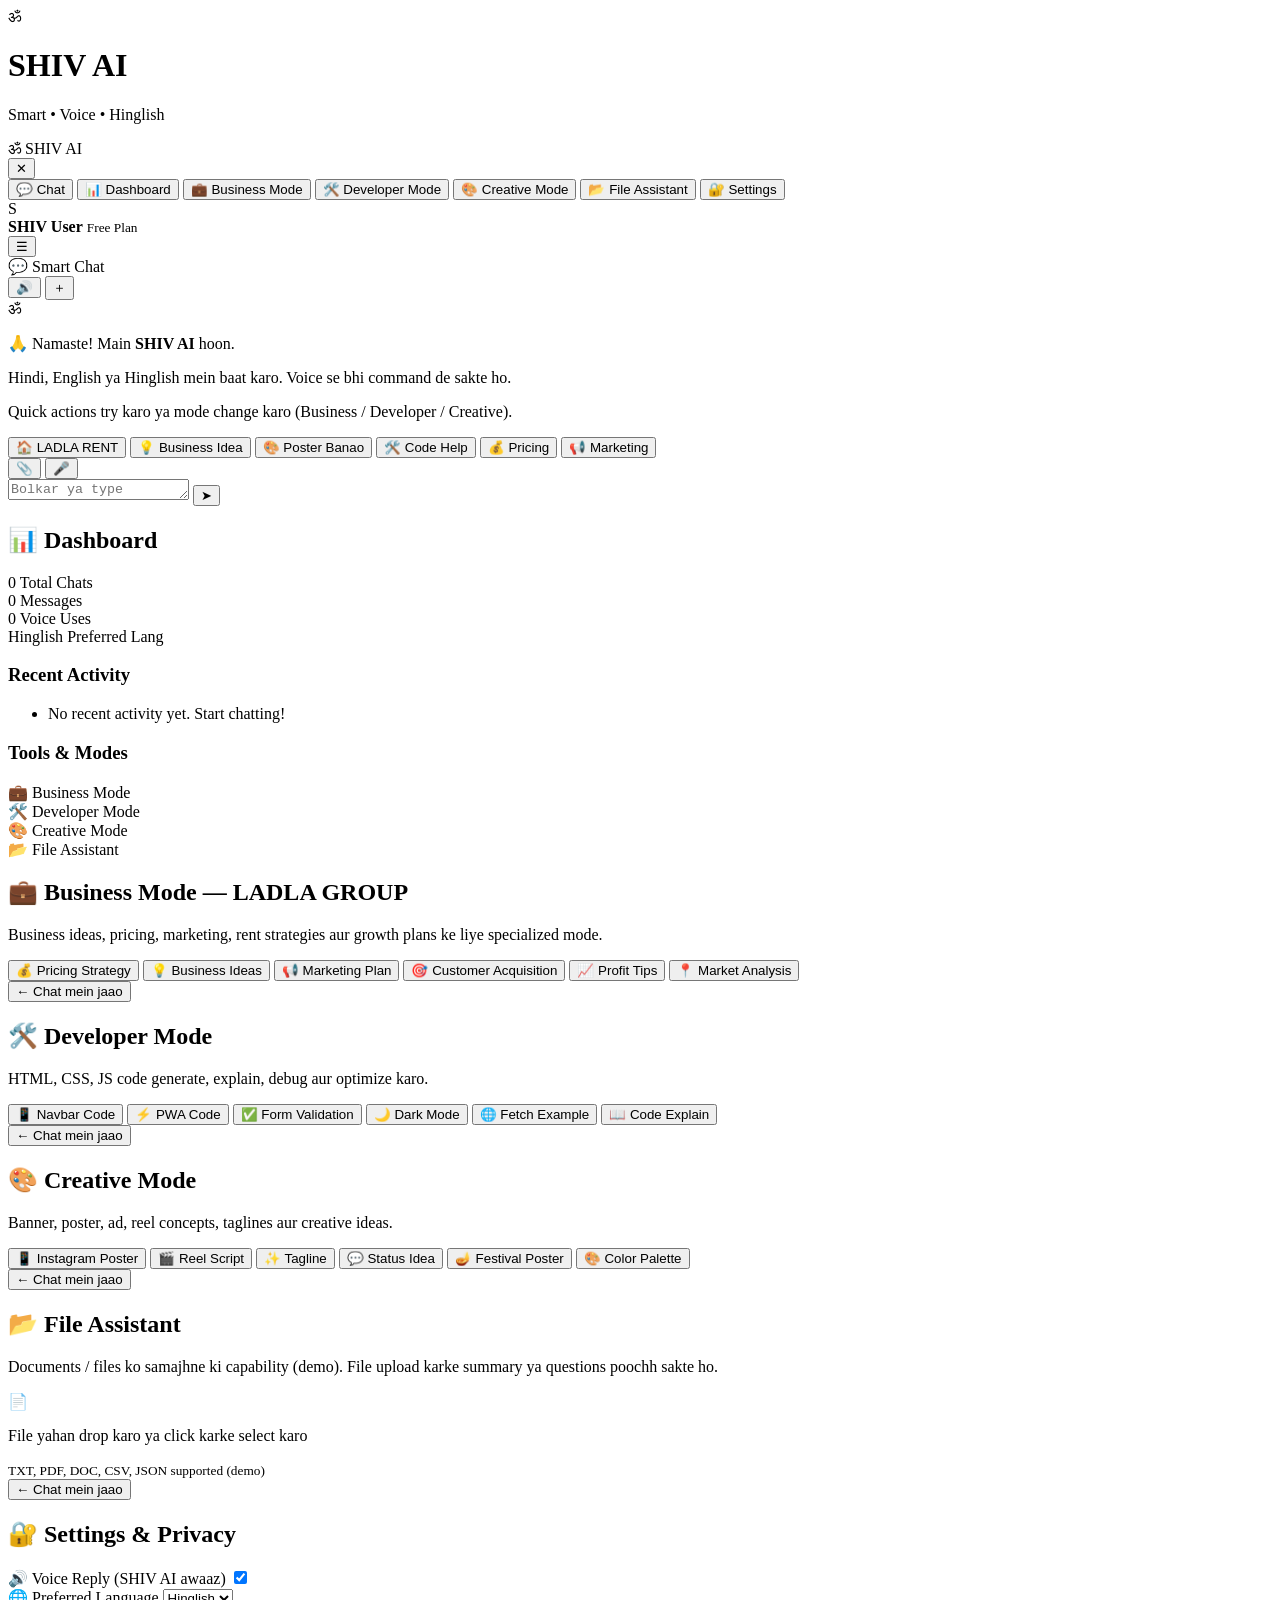
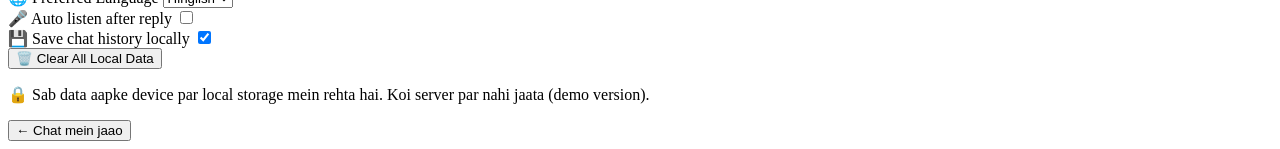
==== index.html @ e983672e "Add files via upload" ====
<!DOCTYPE html>
<html lang="hi">
<head>
  <meta charset="UTF-8" />
  <meta name="viewport" content="width=device-width, initial-scale=1.0, maximum-scale=1.0, user-scalable=no, viewport-fit=cover" />
  <meta name="theme-color" content="#0f172a" />
  <meta name="description" content="SHIV AI — Smart Hindi + English + Hinglish AI Chat with Voice, Business Mode & more" />
  <meta name="apple-mobile-web-app-capable" content="yes" />
  <meta name="apple-mobile-web-app-status-bar-style" content="black-translucent" />
  <meta name="apple-mobile-web-app-title" content="SHIV AI" />
  <link rel="manifest" href="manifest.json" />
  <link rel="icon" type="image/svg+xml" href="icons/icon.svg" />
  <link rel="apple-touch-icon" href="icons/icon-192.png" />
  <title>SHIV AI — Smart Chat</title>
  <link rel="stylesheet" href="css/style.css" />
  <link rel="preconnect" href="https://fonts.googleapis.com" />
  <link rel="preconnect" href="https://fonts.gstatic.com" crossorigin />
  <link href="https://fonts.googleapis.com/css2?family=Inter:wght@400;500;600;700&family=Noto+Sans+Devanagari:wght@400;500;600;700&display=swap" rel="stylesheet" />
</head>
<body>
  <!-- Splash / Loading -->
  <div id="splash" class="splash">
    <div class="splash-logo">
      <div class="om-symbol">ॐ</div>
      <h1>SHIV AI</h1>
      <p>Smart • Voice • Hinglish</p>
    </div>
  </div>

  <!-- App Shell -->
  <div id="app" class="app hidden">
    <!-- Sidebar (Desktop) / Drawer (Mobile) -->
    <aside id="sidebar" class="sidebar">
      <div class="sidebar-header">
        <div class="logo">
          <span class="om">ॐ</span>
          <span class="logo-text">SHIV AI</span>
        </div>
        <button id="close-sidebar" class="icon-btn mobile-only" aria-label="Close menu">✕</button>
      </div>

      <nav class="sidebar-nav">
        <button class="nav-item active" data-view="chat">
          <span class="nav-icon">💬</span>
          <span>Chat</span>
        </button>
        <button class="nav-item" data-view="dashboard">
          <span class="nav-icon">📊</span>
          <span>Dashboard</span>
        </button>
        <button class="nav-item" data-view="business">
          <span class="nav-icon">💼</span>
          <span>Business Mode</span>
        </button>
        <button class="nav-item" data-view="developer">
          <span class="nav-icon">🛠️</span>
          <span>Developer Mode</span>
        </button>
        <button class="nav-item" data-view="creative">
          <span class="nav-icon">🎨</span>
          <span>Creative Mode</span>
        </button>
        <button class="nav-item" data-view="files">
          <span class="nav-icon">📂</span>
          <span>File Assistant</span>
        </button>
        <button class="nav-item" data-view="settings">
          <span class="nav-icon">🔐</span>
          <span>Settings</span>
        </button>
      </nav>

      <div class="sidebar-footer">
        <div class="user-chip">
          <div class="avatar">S</div>
          <div class="user-info">
            <strong>SHIV User</strong>
            <small>Free Plan</small>
          </div>
        </div>
      </div>
    </aside>

    <!-- Main Content -->
    <main class="main">
      <!-- Top Bar -->
      <header class="topbar">
        <button id="menu-btn" class="icon-btn mobile-only" aria-label="Menu">☰</button>
        <div class="topbar-title">
          <span id="current-mode">💬 Smart Chat</span>
        </div>
        <div class="topbar-actions">
          <button id="voice-toggle" class="icon-btn" title="Voice Reply ON/OFF" aria-label="Toggle voice reply">
            🔊
          </button>
          <button id="new-chat" class="icon-btn" title="New Chat" aria-label="New chat">
            ＋
          </button>
        </div>
      </header>

      <!-- Views Container -->
      <div class="views">
        <!-- CHAT VIEW -->
        <section id="view-chat" class="view active">
          <div id="chat-messages" class="chat-messages">
            <div class="message ai">
              <div class="avatar om-avatar">ॐ</div>
              <div class="bubble">
                <p>🙏 Namaste! Main <strong>SHIV AI</strong> hoon.</p>
                <p>Hindi, English ya Hinglish mein baat karo. Voice se bhi command de sakte ho.</p>
                <p>Quick actions try karo ya mode change karo (Business / Developer / Creative).</p>
              </div>
            </div>
          </div>

          <!-- Quick Actions -->
          <div class="quick-actions" id="quick-actions">
            <button class="qa-btn" data-prompt="LADLA RENT kholo">🏠 LADLA RENT</button>
            <button class="qa-btn" data-prompt="business idea do">💡 Business Idea</button>
            <button class="qa-btn" data-prompt="poster banao">🎨 Poster Banao</button>
            <button class="qa-btn" data-prompt="code explain karo">🛠️ Code Help</button>
            <button class="qa-btn" data-prompt="pricing strategy batao">💰 Pricing</button>
            <button class="qa-btn" data-prompt="marketing plan do">📢 Marketing</button>
          </div>

          <!-- Input Area -->
          <div class="input-area">
            <button id="attach-btn" class="mic-btn attach-btn" title="Photo / Video / File" aria-label="Attach">
              📎
            </button>
            <input type="file" id="chat-file-input" accept="image/*,video/*,.pdf,.doc,.docx,.txt,.csv,.json,.xls,.xlsx" multiple hidden />
            <button id="mic-btn" class="mic-btn" title="Voice Input" aria-label="Voice input">
              🎤
            </button>
            <div class="input-wrapper">
              <textarea id="user-input" placeholder="Bolkar ya type karo... Photo/Video bhi bhej sakte ho" rows="1"></textarea>
              <button id="send-btn" class="send-btn" aria-label="Send">➤</button>
            </div>
          </div>
          <!-- Preview strip for selected media -->
          <div id="media-preview" class="media-preview hidden"></div>
        </section>

        <!-- DASHBOARD VIEW -->
        <section id="view-dashboard" class="view">
          <div class="dashboard">
            <h2>📊 Dashboard</h2>
            <div class="stats-grid">
              <div class="stat-card">
                <span class="stat-value" id="stat-chats">0</span>
                <span class="stat-label">Total Chats</span>
              </div>
              <div class="stat-card">
                <span class="stat-value" id="stat-messages">0</span>
                <span class="stat-label">Messages</span>
              </div>
              <div class="stat-card">
                <span class="stat-value" id="stat-voice">0</span>
                <span class="stat-label">Voice Uses</span>
              </div>
              <div class="stat-card">
                <span class="stat-value">Hinglish</span>
                <span class="stat-label">Preferred Lang</span>
              </div>
            </div>
            <h3>Recent Activity</h3>
            <ul id="recent-list" class="recent-list">
              <li>No recent activity yet. Start chatting!</li>
            </ul>
            <h3>Tools & Modes</h3>
            <div class="tools-grid">
              <div class="tool-card" data-view="business">💼 Business Mode</div>
              <div class="tool-card" data-view="developer">🛠️ Developer Mode</div>
              <div class="tool-card" data-view="creative">🎨 Creative Mode</div>
              <div class="tool-card" data-view="files">📂 File Assistant</div>
            </div>
          </div>
        </section>

        <!-- BUSINESS MODE -->
        <section id="view-business" class="view">
          <div class="mode-page">
            <h2>💼 Business Mode — LADLA GROUP</h2>
            <p class="mode-desc">Business ideas, pricing, marketing, rent strategies aur growth plans ke liye specialized mode.</p>
            <div class="mode-prompts">
              <button class="mode-btn" data-prompt="LADLA RENT ke liye best pricing strategy batao">💰 Pricing Strategy</button>
              <button class="mode-btn" data-prompt="LADLA GROUP ke liye 5 naye business ideas do">💡 Business Ideas</button>
              <button class="mode-btn" data-prompt="Rent business ke liye marketing plan banao">📢 Marketing Plan</button>
              <button class="mode-btn" data-prompt="Customer acquisition strategy batao">🎯 Customer Acquisition</button>
              <button class="mode-btn" data-prompt="Profit margin kaise badhayein">📈 Profit Tips</button>
              <button class="mode-btn" data-prompt="Local market analysis do">📍 Market Analysis</button>
            </div>
            <button class="back-to-chat" data-view="chat">← Chat mein jaao</button>
          </div>
        </section>

        <!-- DEVELOPER MODE -->
        <section id="view-developer" class="view">
          <div class="mode-page">
            <h2>🛠️ Developer Mode</h2>
            <p class="mode-desc">HTML, CSS, JS code generate, explain, debug aur optimize karo.</p>
            <div class="mode-prompts">
              <button class="mode-btn" data-prompt="Ek responsive navbar ka HTML CSS JS code do">📱 Navbar Code</button>
              <button class="mode-btn" data-prompt="PWA service worker example code do">⚡ PWA Code</button>
              <button class="mode-btn" data-prompt="JavaScript mein form validation ka code">✅ Form Validation</button>
              <button class="mode-btn" data-prompt="Dark mode toggle ka pure code">🌙 Dark Mode</button>
              <button class="mode-btn" data-prompt="Fetch API se data lane ka example">🌐 Fetch Example</button>
              <button class="mode-btn" data-prompt="Code explain karo: " >📖 Code Explain</button>
            </div>
            <button class="back-to-chat" data-view="chat">← Chat mein jaao</button>
          </div>
        </section>

        <!-- CREATIVE MODE -->
        <section id="view-creative" class="view">
          <div class="mode-page">
            <h2>🎨 Creative Mode</h2>
            <p class="mode-desc">Banner, poster, ad, reel concepts, taglines aur creative ideas.</p>
            <div class="mode-prompts">
              <button class="mode-btn" data-prompt="LADLA RENT ke liye Instagram poster concept do">📱 Instagram Poster</button>
              <button class="mode-btn" data-prompt="Reel script banao rent business ke liye">🎬 Reel Script</button>
              <button class="mode-btn" data-prompt="Catchy tagline do LADLA GROUP ke liye">✨ Tagline</button>
              <button class="mode-btn" data-prompt="WhatsApp status design idea">💬 Status Idea</button>
              <button class="mode-btn" data-prompt="Festival offer poster concept">🪔 Festival Poster</button>
              <button class="mode-btn" data-prompt="Brand color palette suggest karo">🎨 Color Palette</button>
            </div>
            <button class="back-to-chat" data-view="chat">← Chat mein jaao</button>
          </div>
        </section>

        <!-- FILE ASSISTANT -->
        <section id="view-files" class="view">
          <div class="mode-page">
            <h2>📂 File Assistant</h2>
            <p class="mode-desc">Documents / files ko samajhne ki capability (demo). File upload karke summary ya questions poochh sakte ho.</p>
            <div class="file-upload-zone" id="file-zone">
              <input type="file" id="file-input" accept="image/*,video/*,.txt,.pdf,.doc,.docx,.csv,.json,.xls,.xlsx" hidden />
              <div class="upload-box" id="upload-box">
                <span class="upload-icon">📄</span>
                <p>File yahan drop karo ya click karke select karo</p>
                <small>TXT, PDF, DOC, CSV, JSON supported (demo)</small>
              </div>
              <div id="file-info" class="file-info hidden"></div>
            </div>
            <button class="back-to-chat" data-view="chat">← Chat mein jaao</button>
          </div>
        </section>

        <!-- SETTINGS -->
        <section id="view-settings" class="view">
          <div class="mode-page">
            <h2>🔐 Settings & Privacy</h2>
            <div class="settings-list">
              <div class="setting-item">
                <label>
                  <span>🔊 Voice Reply (SHIV AI awaaz)</span>
                  <input type="checkbox" id="setting-voice" checked />
                </label>
              </div>
              <div class="setting-item">
                <label>
                  <span>🌐 Preferred Language</span>
                  <select id="setting-lang">
                    <option value="hinglish">Hinglish</option>
                    <option value="hindi">Hindi</option>
                    <option value="english">English</option>
                  </select>
                </label>
              </div>
              <div class="setting-item">
                <label>
                  <span>🎤 Auto listen after reply</span>
                  <input type="checkbox" id="setting-auto-listen" />
                </label>
              </div>
              <div class="setting-item">
                <label>
                  <span>💾 Save chat history locally</span>
                  <input type="checkbox" id="setting-save" checked />
                </label>
              </div>
              <div class="setting-item">
                <button id="clear-data" class="danger-btn">🗑️ Clear All Local Data</button>
              </div>
            </div>
            <p class="privacy-note">🔒 Sab data aapke device par local storage mein rehta hai. Koi server par nahi jaata (demo version).</p>
            <button class="back-to-chat" data-view="chat">← Chat mein jaao</button>
          </div>
        </section>
      </div>
    </main>
  </div>

  <!-- Overlay for mobile sidebar -->
  <div id="overlay" class="overlay"></div>

  <script src="js/app.js"></script>
</body>
</html>
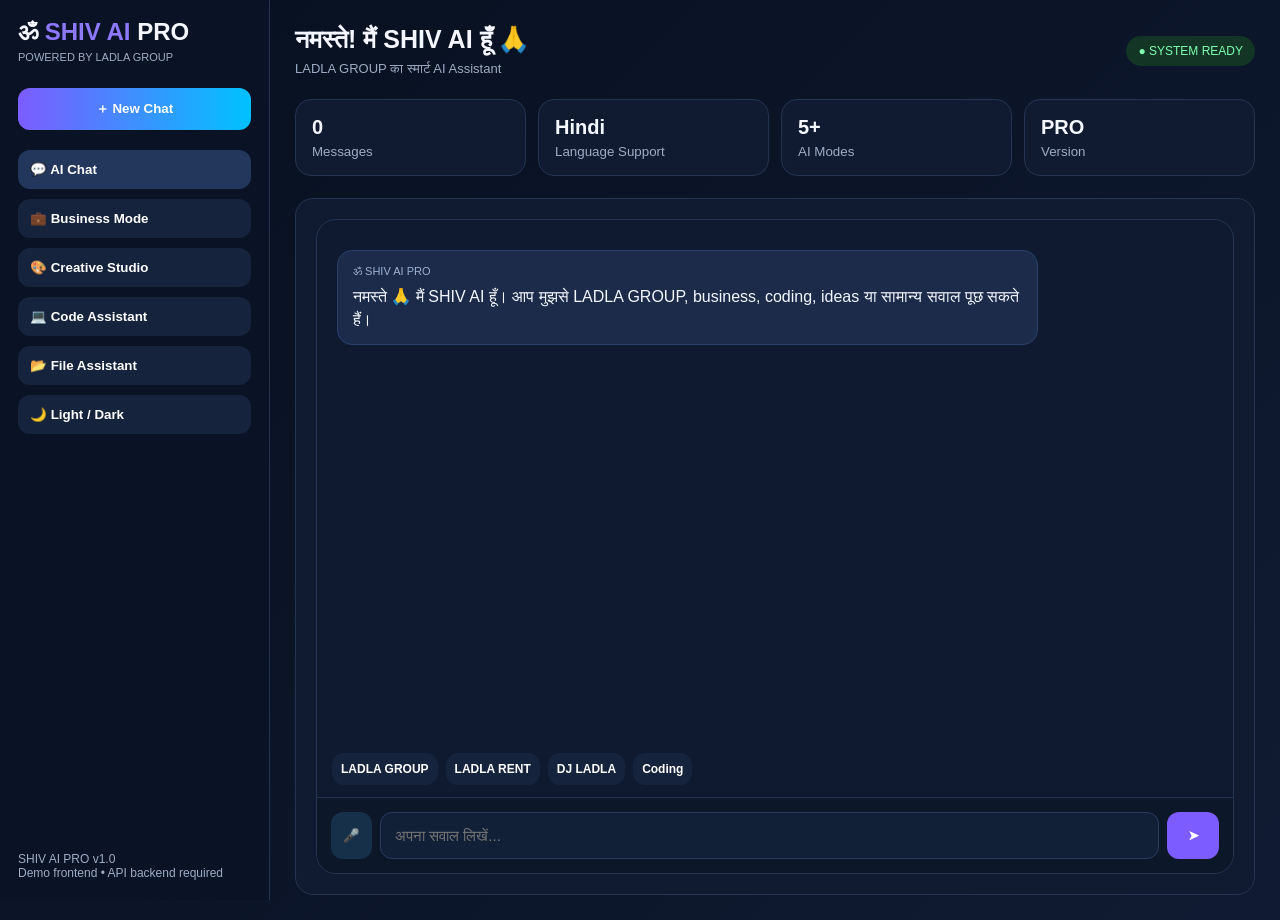
==== commit 5d73eb64: "index.html" ====
--- a/index.html
+++ b/index.html
@@ -1,300 +1,85 @@
 <!DOCTYPE html>
 <html lang="hi">
 <head>
-  <meta charset="UTF-8" />
-  <meta name="viewport" content="width=device-width, initial-scale=1.0, maximum-scale=1.0, user-scalable=no, viewport-fit=cover" />
-  <meta name="theme-color" content="#0f172a" />
-  <meta name="description" content="SHIV AI — Smart Hindi + English + Hinglish AI Chat with Voice, Business Mode & more" />
-  <meta name="apple-mobile-web-app-capable" content="yes" />
-  <meta name="apple-mobile-web-app-status-bar-style" content="black-translucent" />
-  <meta name="apple-mobile-web-app-title" content="SHIV AI" />
-  <link rel="manifest" href="manifest.json" />
-  <link rel="icon" type="image/svg+xml" href="icons/icon.svg" />
-  <link rel="apple-touch-icon" href="icons/icon-192.png" />
-  <title>SHIV AI — Smart Chat</title>
-  <link rel="stylesheet" href="css/style.css" />
-  <link rel="preconnect" href="https://fonts.googleapis.com" />
-  <link rel="preconnect" href="https://fonts.gstatic.com" crossorigin />
-  <link href="https://fonts.googleapis.com/css2?family=Inter:wght@400;500;600;700&family=Noto+Sans+Devanagari:wght@400;500;600;700&display=swap" rel="stylesheet" />
+<meta charset="UTF-8">
+<meta name="viewport" content="width=device-width, initial-scale=1.0">
+<meta name="theme-color" content="#0b1020">
+<title>SHIV AI PRO — LADLA GROUP</title>
+<style>
+:root{--bg:#07101f;--card:#101b31;--card2:#15233d;--text:#f4f7ff;--muted:#9eacc5;--accent:#7c5cff;--accent2:#00c2ff;--line:#243451}
+*{box-sizing:border-box} body{margin:0;font-family:Arial,sans-serif;background:linear-gradient(135deg,#07101f,#101a32);color:var(--text)}
+.app{min-height:100vh;display:flex}.side{width:270px;background:#0a1325;border-right:1px solid var(--line);padding:18px;position:fixed;height:100vh}
+.logo{font-size:24px;font-weight:800}.logo span{color:#8d79ff}.tag{font-size:11px;color:var(--muted);margin:5px 0 25px}
+button{border:0;border-radius:12px;padding:12px;cursor:pointer;color:white;background:var(--card2);font-weight:600}
+.new{width:100%;background:linear-gradient(90deg,var(--accent),var(--accent2));margin-bottom:15px}
+.nav button{width:100%;text-align:left;margin:5px 0}.nav button.active{background:#23365c}
+.small{position:absolute;bottom:20px;left:18px;right:18px;color:var(--muted);font-size:12px}
+.main{margin-left:270px;flex:1;max-width:1100px;padding:25px}
+.top{display:flex;justify-content:space-between;align-items:center;gap:15px}.top h1{margin:0;font-size:25px}.status{font-size:12px;color:#7fffb0;background:#123525;padding:8px 12px;border-radius:20px}
+.dashboard{display:grid;grid-template-columns:repeat(4,1fr);gap:12px;margin:22px 0}.stat{background:var(--card);padding:16px;border:1px solid var(--line);border-radius:16px}.stat b{font-size:20px}.stat small{display:block;color:var(--muted);margin-top:5px}
+.chat{height:calc(100vh - 245px);min-height:440px;background:rgba(16,27,49,.92);border:1px solid var(--line);border-radius:20px;display:flex;flex-direction:column;overflow:hidden}
+.messages{flex:1;overflow:auto;padding:20px}.msg{max-width:80%;padding:13px 15px;border-radius:15px;margin:10px 0;line-height:1.45}.ai{background:#1b2b49;border:1px solid #29416b}.user{background:linear-gradient(135deg,#6449dc,#176e9a);margin-left:auto}.label{font-size:11px;color:#9fb2d5;margin-bottom:5px}
+.chips{padding:0 15px 12px;display:flex;gap:8px;overflow:auto}.chips button{white-space:nowrap;font-size:12px;padding:9px}
+.inputbar{display:flex;gap:8px;padding:14px;border-top:1px solid var(--line);background:#0d172a}.inputbar input{flex:1;background:#111f37;border:1px solid #2a3b5c;color:white;border-radius:12px;padding:14px;font-size:15px}.send{background:var(--accent);min-width:52px}.mic{background:#17304a}
+.panel{display:none;background:var(--card);border:1px solid var(--line);padding:20px;border-radius:18px;margin-top:20px}.panel.show{display:block}.grid{display:grid;grid-template-columns:repeat(auto-fit,minmax(210px,1fr));gap:12px}.feature{background:var(--card2);padding:18px;border-radius:15px}.feature h3{margin:0 0 8px}.feature p{color:var(--muted);font-size:13px}.notice{color:#ffd47c;font-size:12px;margin-top:15px}
+.light{--bg:#eef3ff;--card:#fff;--card2:#f1f4fb;--text:#142033;--muted:#65718a;--line:#d9e1ef}body.light{background:#eef3ff}
+@media(max-width:760px){.side{display:none}.main{margin:0;padding:15px}.dashboard{grid-template-columns:repeat(2,1fr)}.chat{height:calc(100vh - 220px)}.top h1{font-size:20px}}
+</style>
 </head>
 <body>
-  <!-- Splash / Loading -->
-  <div id="splash" class="splash">
-    <div class="splash-logo">
-      <div class="om-symbol">ॐ</div>
-      <h1>SHIV AI</h1>
-      <p>Smart • Voice • Hinglish</p>
-    </div>
+<div class="app">
+<aside class="side">
+ <div class="logo">ॐ <span>SHIV AI</span> PRO</div><div class="tag">POWERED BY LADLA GROUP</div>
+ <button class="new" onclick="newChat()">＋ New Chat</button>
+ <div class="nav">
+  <button class="active" onclick="showPanel('chat',this)">💬 AI Chat</button>
+  <button onclick="showPanel('business',this)">💼 Business Mode</button>
+  <button onclick="showPanel('creative',this)">🎨 Creative Studio</button>
+  <button onclick="showPanel('code',this)">💻 Code Assistant</button>
+  <button onclick="showPanel('files',this)">📂 File Assistant</button>
+  <button onclick="toggleTheme()">🌙 Light / Dark</button>
+ </div>
+ <div class="small">SHIV AI PRO v1.0<br>Demo frontend • API backend required</div>
+</aside>
+<main class="main">
+ <div class="top"><div><h1>नमस्ते! मैं SHIV AI हूँ 🙏</h1><div style="color:var(--muted);font-size:13px;margin-top:6px">LADLA GROUP का स्मार्ट AI Assistant</div></div><div class="status">● SYSTEM READY</div></div>
+ <div class="dashboard"><div class="stat"><b id="count">0</b><small>Messages</small></div><div class="stat"><b>Hindi</b><small>Language Support</small></div><div class="stat"><b>5+</b><small>AI Modes</small></div><div class="stat"><b>PRO</b><small>Version</small></div></div>
+
+ <section id="chat" class="panel show" style="margin-top:0">
+  <div class="chat">
+   <div id="messages" class="messages"><div class="msg ai"><div class="label">ॐ SHIV AI PRO</div>नमस्ते 🙏 मैं SHIV AI हूँ। आप मुझसे LADLA GROUP, business, coding, ideas या सामान्य सवाल पूछ सकते हैं।</div></div>
+   <div class="chips"><button onclick="quick('LADLA GROUP के बारे में बताओ')">LADLA GROUP</button><button onclick="quick('LADLA RENT के लिए idea दो')">LADLA RENT</button><button onclick="quick('DJ LADLA marketing plan')">DJ LADLA</button><button onclick="quick('HTML website बनाओ')">Coding</button></div>
+   <div class="inputbar"><button class="mic" onclick="voiceInput()">🎤</button><input id="input" placeholder="अपना सवाल लिखें..." onkeydown="if(event.key==='Enter')send()"><button class="send" onclick="send()">➤</button></div>
   </div>
+ </section>
 
-  <!-- App Shell -->
-  <div id="app" class="app hidden">
-    <!-- Sidebar (Desktop) / Drawer (Mobile) -->
-    <aside id="sidebar" class="sidebar">
-      <div class="sidebar-header">
-        <div class="logo">
-          <span class="om">ॐ</span>
-          <span class="logo-text">SHIV AI</span>
-        </div>
-        <button id="close-sidebar" class="icon-btn mobile-only" aria-label="Close menu">✕</button>
-      </div>
+ <section id="business" class="panel"><h2>💼 LADLA GROUP Business Mode</h2><div class="grid">
+  <div class="feature"><h3>🚕 LADLA RENT</h3><p>Pricing, partner commission, customer growth और booking ideas.</p><button onclick="quick('LADLA RENT business plan बनाओ')">Ask AI</button></div>
+  <div class="feature"><h3>🎧 DJ LADLA</h3><p>DJ sound, lights, mic और event rental marketing support.</p><button onclick="quick('DJ LADLA के लिए marketing strategy बनाओ')">Ask AI</button></div>
+  <div class="feature"><h3>📈 Growth</h3><p>Offers, banners, social media और customer acquisition ideas.</p><button onclick="quick('मेरे business की growth strategy दो')">Ask AI</button></div>
+ </div></section>
 
-      <nav class="sidebar-nav">
-        <button class="nav-item active" data-view="chat">
-          <span class="nav-icon">💬</span>
-          <span>Chat</span>
-        </button>
-        <button class="nav-item" data-view="dashboard">
-          <span class="nav-icon">📊</span>
-          <span>Dashboard</span>
-        </button>
-        <button class="nav-item" data-view="business">
-          <span class="nav-icon">💼</span>
-          <span>Business Mode</span>
-        </button>
-        <button class="nav-item" data-view="developer">
-          <span class="nav-icon">🛠️</span>
-          <span>Developer Mode</span>
-        </button>
-        <button class="nav-item" data-view="creative">
-          <span class="nav-icon">🎨</span>
-          <span>Creative Mode</span>
-        </button>
-        <button class="nav-item" data-view="files">
-          <span class="nav-icon">📂</span>
-          <span>File Assistant</span>
-        </button>
-        <button class="nav-item" data-view="settings">
-          <span class="nav-icon">🔐</span>
-          <span>Settings</span>
-        </button>
-      </nav>
+ <section id="creative" class="panel"><h2>🎨 Creative Studio</h2><div class="grid">
+ <div class="feature"><h3>Banner Prompt</h3><p>Professional poster/banner बनाने के लिए prompt तैयार करें।</p><button onclick="quick('एक powerful LADLA GROUP launch banner का prompt बनाओ')">Create Prompt</button></div>
+ <div class="feature"><h3>Social Media</h3><p>Reel ideas, captions और campaign concepts.</p><button onclick="quick('LADLA GROUP के लिए viral reel ideas दो')">Generate Ideas</button></div>
+ </div></section>
 
-      <div class="sidebar-footer">
-        <div class="user-chip">
-          <div class="avatar">S</div>
-          <div class="user-info">
-            <strong>SHIV User</strong>
-            <small>Free Plan</small>
-          </div>
-        </div>
-      </div>
-    </aside>
+ <section id="code" class="panel"><h2>💻 Code Assistant</h2><p style="color:var(--muted)">HTML, CSS और JavaScript के लिए सहायता लें।</p><button onclick="quick('एक modern responsive HTML landing page बनाओ')">Start Coding</button></section>
 
-    <!-- Main Content -->
-    <main class="main">
-      <!-- Top Bar -->
-      <header class="topbar">
-        <button id="menu-btn" class="icon-btn mobile-only" aria-label="Menu">☰</button>
-        <div class="topbar-title">
-          <span id="current-mode">💬 Smart Chat</span>
-        </div>
-        <div class="topbar-actions">
-          <button id="voice-toggle" class="icon-btn" title="Voice Reply ON/OFF" aria-label="Toggle voice reply">
-            🔊
-          </button>
-          <button id="new-chat" class="icon-btn" title="New Chat" aria-label="New chat">
-            ＋
-          </button>
-        </div>
-      </header>
-
-      <!-- Views Container -->
-      <div class="views">
-        <!-- CHAT VIEW -->
-        <section id="view-chat" class="view active">
-          <div id="chat-messages" class="chat-messages">
-            <div class="message ai">
-              <div class="avatar om-avatar">ॐ</div>
-              <div class="bubble">
-                <p>🙏 Namaste! Main <strong>SHIV AI</strong> hoon.</p>
-                <p>Hindi, English ya Hinglish mein baat karo. Voice se bhi command de sakte ho.</p>
-                <p>Quick actions try karo ya mode change karo (Business / Developer / Creative).</p>
-              </div>
-            </div>
-          </div>
-
-          <!-- Quick Actions -->
-          <div class="quick-actions" id="quick-actions">
-            <button class="qa-btn" data-prompt="LADLA RENT kholo">🏠 LADLA RENT</button>
-            <button class="qa-btn" data-prompt="business idea do">💡 Business Idea</button>
-            <button class="qa-btn" data-prompt="poster banao">🎨 Poster Banao</button>
-            <button class="qa-btn" data-prompt="code explain karo">🛠️ Code Help</button>
-            <button class="qa-btn" data-prompt="pricing strategy batao">💰 Pricing</button>
-            <button class="qa-btn" data-prompt="marketing plan do">📢 Marketing</button>
-          </div>
-
-          <!-- Input Area -->
-          <div class="input-area">
-            <button id="attach-btn" class="mic-btn attach-btn" title="Photo / Video / File" aria-label="Attach">
-              📎
-            </button>
-            <input type="file" id="chat-file-input" accept="image/*,video/*,.pdf,.doc,.docx,.txt,.csv,.json,.xls,.xlsx" multiple hidden />
-            <button id="mic-btn" class="mic-btn" title="Voice Input" aria-label="Voice input">
-              🎤
-            </button>
-            <div class="input-wrapper">
-              <textarea id="user-input" placeholder="Bolkar ya type karo... Photo/Video bhi bhej sakte ho" rows="1"></textarea>
-              <button id="send-btn" class="send-btn" aria-label="Send">➤</button>
-            </div>
-          </div>
-          <!-- Preview strip for selected media -->
-          <div id="media-preview" class="media-preview hidden"></div>
-        </section>
-
-        <!-- DASHBOARD VIEW -->
-        <section id="view-dashboard" class="view">
-          <div class="dashboard">
-            <h2>📊 Dashboard</h2>
-            <div class="stats-grid">
-              <div class="stat-card">
-                <span class="stat-value" id="stat-chats">0</span>
-                <span class="stat-label">Total Chats</span>
-              </div>
-              <div class="stat-card">
-                <span class="stat-value" id="stat-messages">0</span>
-                <span class="stat-label">Messages</span>
-              </div>
-              <div class="stat-card">
-                <span class="stat-value" id="stat-voice">0</span>
-                <span class="stat-label">Voice Uses</span>
-              </div>
-              <div class="stat-card">
-                <span class="stat-value">Hinglish</span>
-                <span class="stat-label">Preferred Lang</span>
-              </div>
-            </div>
-            <h3>Recent Activity</h3>
-            <ul id="recent-list" class="recent-list">
-              <li>No recent activity yet. Start chatting!</li>
-            </ul>
-            <h3>Tools & Modes</h3>
-            <div class="tools-grid">
-              <div class="tool-card" data-view="business">💼 Business Mode</div>
-              <div class="tool-card" data-view="developer">🛠️ Developer Mode</div>
-              <div class="tool-card" data-view="creative">🎨 Creative Mode</div>
-              <div class="tool-card" data-view="files">📂 File Assistant</div>
-            </div>
-          </div>
-        </section>
-
-        <!-- BUSINESS MODE -->
-        <section id="view-business" class="view">
-          <div class="mode-page">
-            <h2>💼 Business Mode — LADLA GROUP</h2>
-            <p class="mode-desc">Business ideas, pricing, marketing, rent strategies aur growth plans ke liye specialized mode.</p>
-            <div class="mode-prompts">
-              <button class="mode-btn" data-prompt="LADLA RENT ke liye best pricing strategy batao">💰 Pricing Strategy</button>
-              <button class="mode-btn" data-prompt="LADLA GROUP ke liye 5 naye business ideas do">💡 Business Ideas</button>
-              <button class="mode-btn" data-prompt="Rent business ke liye marketing plan banao">📢 Marketing Plan</button>
-              <button class="mode-btn" data-prompt="Customer acquisition strategy batao">🎯 Customer Acquisition</button>
-              <button class="mode-btn" data-prompt="Profit margin kaise badhayein">📈 Profit Tips</button>
-              <button class="mode-btn" data-prompt="Local market analysis do">📍 Market Analysis</button>
-            </div>
-            <button class="back-to-chat" data-view="chat">← Chat mein jaao</button>
-          </div>
-        </section>
-
-        <!-- DEVELOPER MODE -->
-        <section id="view-developer" class="view">
-          <div class="mode-page">
-            <h2>🛠️ Developer Mode</h2>
-            <p class="mode-desc">HTML, CSS, JS code generate, explain, debug aur optimize karo.</p>
-            <div class="mode-prompts">
-              <button class="mode-btn" data-prompt="Ek responsive navbar ka HTML CSS JS code do">📱 Navbar Code</button>
-              <button class="mode-btn" data-prompt="PWA service worker example code do">⚡ PWA Code</button>
-              <button class="mode-btn" data-prompt="JavaScript mein form validation ka code">✅ Form Validation</button>
-              <button class="mode-btn" data-prompt="Dark mode toggle ka pure code">🌙 Dark Mode</button>
-              <button class="mode-btn" data-prompt="Fetch API se data lane ka example">🌐 Fetch Example</button>
-              <button class="mode-btn" data-prompt="Code explain karo: " >📖 Code Explain</button>
-            </div>
-            <button class="back-to-chat" data-view="chat">← Chat mein jaao</button>
-          </div>
-        </section>
-
-        <!-- CREATIVE MODE -->
-        <section id="view-creative" class="view">
-          <div class="mode-page">
-            <h2>🎨 Creative Mode</h2>
-            <p class="mode-desc">Banner, poster, ad, reel concepts, taglines aur creative ideas.</p>
-            <div class="mode-prompts">
-              <button class="mode-btn" data-prompt="LADLA RENT ke liye Instagram poster concept do">📱 Instagram Poster</button>
-              <button class="mode-btn" data-prompt="Reel script banao rent business ke liye">🎬 Reel Script</button>
-              <button class="mode-btn" data-prompt="Catchy tagline do LADLA GROUP ke liye">✨ Tagline</button>
-              <button class="mode-btn" data-prompt="WhatsApp status design idea">💬 Status Idea</button>
-              <button class="mode-btn" data-prompt="Festival offer poster concept">🪔 Festival Poster</button>
-              <button class="mode-btn" data-prompt="Brand color palette suggest karo">🎨 Color Palette</button>
-            </div>
-            <button class="back-to-chat" data-view="chat">← Chat mein jaao</button>
-          </div>
-        </section>
-
-        <!-- FILE ASSISTANT -->
-        <section id="view-files" class="view">
-          <div class="mode-page">
-            <h2>📂 File Assistant</h2>
-            <p class="mode-desc">Documents / files ko samajhne ki capability (demo). File upload karke summary ya questions poochh sakte ho.</p>
-            <div class="file-upload-zone" id="file-zone">
-              <input type="file" id="file-input" accept="image/*,video/*,.txt,.pdf,.doc,.docx,.csv,.json,.xls,.xlsx" hidden />
-              <div class="upload-box" id="upload-box">
-                <span class="upload-icon">📄</span>
-                <p>File yahan drop karo ya click karke select karo</p>
-                <small>TXT, PDF, DOC, CSV, JSON supported (demo)</small>
-              </div>
-              <div id="file-info" class="file-info hidden"></div>
-            </div>
-            <button class="back-to-chat" data-view="chat">← Chat mein jaao</button>
-          </div>
-        </section>
-
-        <!-- SETTINGS -->
-        <section id="view-settings" class="view">
-          <div class="mode-page">
-            <h2>🔐 Settings & Privacy</h2>
-            <div class="settings-list">
-              <div class="setting-item">
-                <label>
-                  <span>🔊 Voice Reply (SHIV AI awaaz)</span>
-                  <input type="checkbox" id="setting-voice" checked />
-                </label>
-              </div>
-              <div class="setting-item">
-                <label>
-                  <span>🌐 Preferred Language</span>
-                  <select id="setting-lang">
-                    <option value="hinglish">Hinglish</option>
-                    <option value="hindi">Hindi</option>
-                    <option value="english">English</option>
-                  </select>
-                </label>
-              </div>
-              <div class="setting-item">
-                <label>
-                  <span>🎤 Auto listen after reply</span>
-                  <input type="checkbox" id="setting-auto-listen" />
-                </label>
-              </div>
-              <div class="setting-item">
-                <label>
-                  <span>💾 Save chat history locally</span>
-                  <input type="checkbox" id="setting-save" checked />
-                </label>
-              </div>
-              <div class="setting-item">
-                <button id="clear-data" class="danger-btn">🗑️ Clear All Local Data</button>
-              </div>
-            </div>
-            <p class="privacy-note">🔒 Sab data aapke device par local storage mein rehta hai. Koi server par nahi jaata (demo version).</p>
-            <button class="back-to-chat" data-view="chat">← Chat mein jaao</button>
-          </div>
-        </section>
-      </div>
-    </main>
-  </div>
-
-  <!-- Overlay for mobile sidebar -->
-  <div id="overlay" class="overlay"></div>
-
-  <script src="js/app.js"></script>
+ <section id="files" class="panel"><h2>📂 File Assistant</h2><input type="file" id="file"><p class="notice">Frontend demo: असली PDF/DOC analysis के लिए backend या AI API integration जरूरी है।</p></section>
+</main>
+</div>
+<script>
+let messageCount=0;
+function showPanel(id,btn){document.querySelectorAll('.panel').forEach(x=>x.classList.remove('show'));document.getElementById(id).classList.add('show');document.querySelectorAll('.nav button').forEach(x=>x.classList.remove('active'));if(btn)btn.classList.add('active')}
+function add(text,type){let d=document.createElement('div');d.className='msg '+type;d.innerHTML='<div class="label">'+(type==='ai'?'ॐ SHIV AI PRO':'YOU')+'</div>'+escapeHTML(text).replace(/\n/g,'<br>');document.getElementById('messages').appendChild(d);d.scrollIntoView({behavior:'smooth'});messageCount++;document.getElementById('count').textContent=messageCount}
+function escapeHTML(s){return s.replace(/[&<>"']/g,m=>({'&':'&amp;','<':'&lt;','>':'&gt;','"':'&quot;',"'":'&#039;'}[m]))}
+function quick(t){showPanel('chat',document.querySelector('.nav button'));document.getElementById('input').value=t;send()}
+function send(){let i=document.getElementById('input'),q=i.value.trim();if(!q)return;add(q,'user');i.value='';setTimeout(()=>add(reply(q),'ai'),500)}
+function reply(q){let x=q.toLowerCase();if(x.includes('api'))return 'Real AI के लिए API key को सीधे HTML में रखना सुरक्षित नहीं है। बेहतर है secure backend/API server के माध्यम से AI service connect करें।';if(x.includes('ladla rent'))return 'LADLA RENT के लिए मैं pricing, partner system, booking flow, live location और commission dashboard बनाने की सलाह देता हूँ।';if(x.includes('dj ladla'))return 'DJ LADLA के लिए event packages, enquiry form, date availability, equipment list और WhatsApp booking जोड़ना अच्छा रहेगा।';if(x.includes('html')||x.includes('code'))return 'मैं coding सहायता के लिए तैयार हूँ। अपना feature या code बताइए, मैं HTML/CSS/JavaScript structure सुझाऊँगा।';return 'आपका सवाल मिला: “'+q+'”। यह PRO frontend demo है। वास्तविक intelligent AI उत्तर के लिए इसे किसी secure AI API/backend से connect करना होगा।'}
+function newChat(){document.getElementById('messages').innerHTML='';messageCount=0;document.getElementById('count').textContent=0;add('नई chat शुरू हो गई 🙏 मैं आपकी कैसे मदद करूँ?','ai')}
+function toggleTheme(){document.body.classList.toggle('light')}
+function voiceInput(){if(!('webkitSpeechRecognition' in window || 'SpeechRecognition' in window)){alert('आपके browser में Speech Recognition उपलब्ध नहीं है।');return}let R=window.SpeechRecognition||window.webkitSpeechRecognition,r=new R();r.lang='hi-IN';r.onresult=e=>{document.getElementById('input').value=e.results[0][0].transcript};r.start()}
+</script>
 </body>
 </html>
